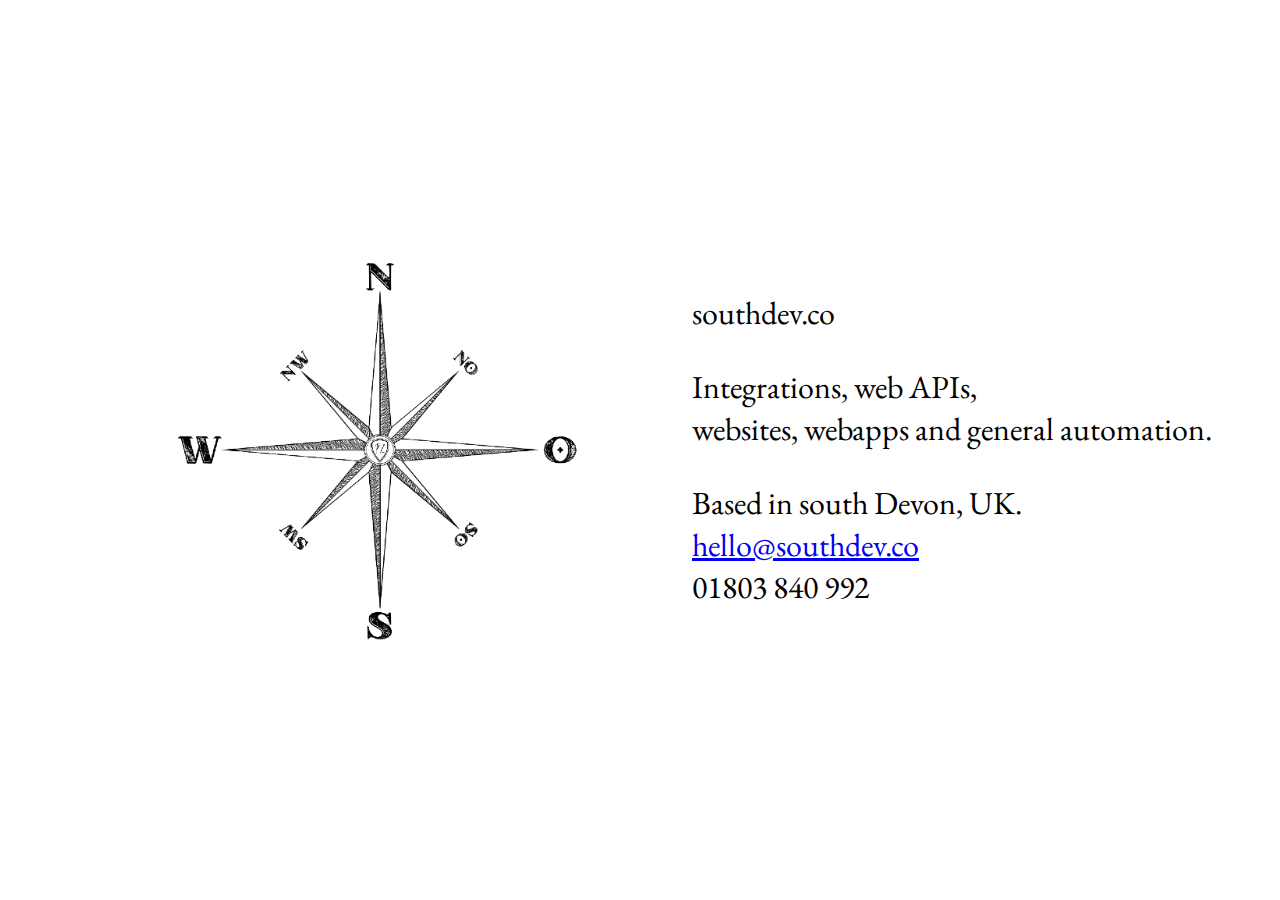
==== index.html @ 6af8e53b "new deploy" ====
<!DOCTYPE html><html lang="en"><head><meta charset="utf-8"><title>southdev.co</title><meta name="viewport" content="width=device-width, initial-scale=0.86, maximum-scale=5.0, minimum-scale=0.86"><link rel="icon shortcut" href="/favicon.26f73609.ico"><link rel="preconnect" href="https://fonts.gstatic.com"><link href="https://fonts.googleapis.com/css2?family=EB+Garamond&display=swap" rel="stylesheet"><link href="/index.feefa319.css" rel="stylesheet"></head><body> <div class="compass"><img class="compass-img" src="/compass.917f9911.png"></div> <div class="copy"> southdev.co <p> Integrations, web APIs, <br> websites, webapps and general automation. </p> Based in south Devon, UK.<br> <a href="mailto:hello@southdev.co">hello@southdev.co</a><br> 01803 840 992 </div> </body></html>
---- index.feefa319.css ----
*{box-sizing:border-box}body,html{margin:0;padding:0;width:100%;height:100%}body{flex-direction:row;padding:1rem}.compass,body{display:flex;justify-content:center;align-items:center}.compass{width:50%;max-height:100%}.compass-img{width:100%;max-height:100%}.copy{font-family:EB Garamond,serif;font-size:2em}@media (max-width:550px){body{flex-direction:column;align-items:center;justify-content:flex-end}.compass{width:100%;flex-grow:1}.copy{flex-grow:0}}
/*# sourceMappingURL=index.feefa319.css.map */
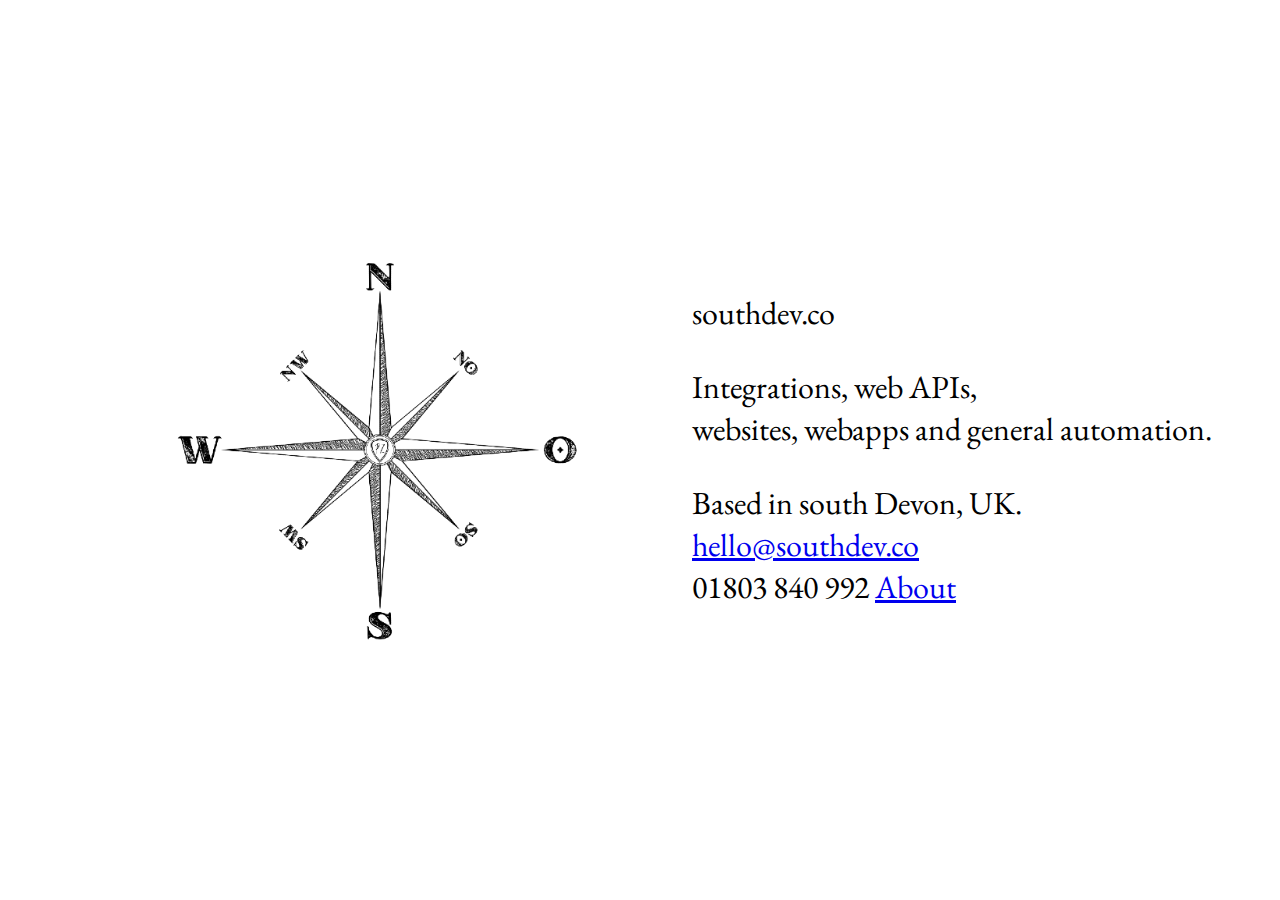
==== commit 6b023fe4: "new deploy" ====
--- a/index.html
+++ b/index.html
@@ -1 +1 @@
-<!DOCTYPE html><html lang="en"><head><meta charset="utf-8"><title>southdev.co</title><meta name="viewport" content="width=device-width, initial-scale=0.86, maximum-scale=5.0, minimum-scale=0.86"><link rel="icon shortcut" href="/favicon.26f73609.ico"><link rel="preconnect" href="https://fonts.gstatic.com"><link href="https://fonts.googleapis.com/css2?family=EB+Garamond&display=swap" rel="stylesheet"><link href="/index.feefa319.css" rel="stylesheet"></head><body> <div class="compass"><img class="compass-img" src="/compass.917f9911.png"></div> <div class="copy"> southdev.co <p> Integrations, web APIs, <br> websites, webapps and general automation. </p> Based in south Devon, UK.<br> <a href="mailto:hello@southdev.co">hello@southdev.co</a><br> 01803 840 992 </div> </body></html>+<!DOCTYPE html><html lang="en"><head><meta charset="utf-8"><title>southdev.co</title><meta name="viewport" content="width=device-width, initial-scale=0.86, maximum-scale=5.0, minimum-scale=0.86"><link rel="icon shortcut" href="/favicon.26f73609.ico"><link rel="preconnect" href="https://fonts.gstatic.com"><link href="https://fonts.googleapis.com/css2?family=EB+Garamond:wght@400;700&display=swap" rel="stylesheet"><link href="/index.e8ad14ad.css" rel="stylesheet"></head><body> <div class="compass"><img class="compass-img" src="/compass.917f9911.png"></div> <div class="copy"> southdev.co <p> Integrations, web APIs, <br> websites, webapps and general automation. </p> Based in south Devon, UK.<br> <a href="mailto:hello@southdev.co">hello@southdev.co</a><br> 01803 840 992 <a href="/about.html">About</a> </div> </body></html>--- a/index.e8ad14ad.css
+++ b/index.e8ad14ad.css
@@ -0,0 +1,2 @@
+*{box-sizing:border-box}body,html{margin:0;padding:0}body,html,p{font-family:EB Garamond,serif}body{padding:1rem}body,html{width:100%;height:100%}body{flex-direction:row}.compass,body{display:flex;justify-content:center;align-items:center}.compass{width:50%;max-height:100%}.compass-img{width:100%;max-height:100%}.copy{font-size:2em}@media (max-width:550px){body{flex-direction:column;align-items:center;justify-content:flex-end}.compass{width:100%;flex-grow:1}.copy{flex-grow:0}}
+/*# sourceMappingURL=index.e8ad14ad.css.map */
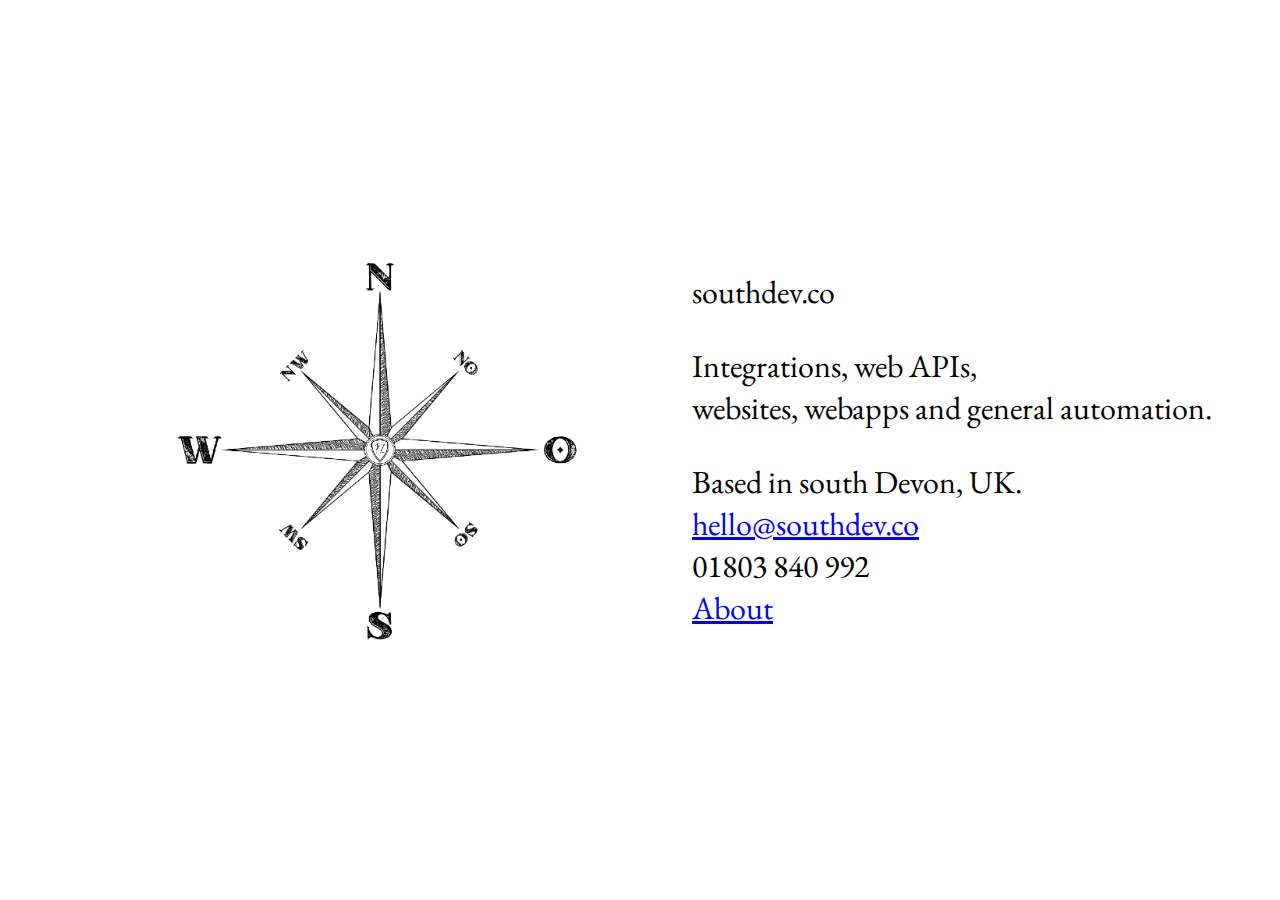
==== commit 3c38231e: "new deploy" ====
--- a/index.html
+++ b/index.html
@@ -1 +1 @@
-<!DOCTYPE html><html lang="en"><head><meta charset="utf-8"><title>southdev.co</title><meta name="viewport" content="width=device-width, initial-scale=0.86, maximum-scale=5.0, minimum-scale=0.86"><link rel="icon shortcut" href="/favicon.26f73609.ico"><link rel="preconnect" href="https://fonts.gstatic.com"><link href="https://fonts.googleapis.com/css2?family=EB+Garamond:wght@400;700&display=swap" rel="stylesheet"><link href="/index.e8ad14ad.css" rel="stylesheet"></head><body> <div class="compass"><img class="compass-img" src="/compass.917f9911.png"></div> <div class="copy"> southdev.co <p> Integrations, web APIs, <br> websites, webapps and general automation. </p> Based in south Devon, UK.<br> <a href="mailto:hello@southdev.co">hello@southdev.co</a><br> 01803 840 992 <a href="/about.html">About</a> </div> </body></html>+<!DOCTYPE html><html lang="en"><head><meta charset="utf-8"><title>southdev.co</title><meta name="viewport" content="width=device-width, initial-scale=0.86, maximum-scale=5.0, minimum-scale=0.86"><link rel="icon shortcut" href="/favicon.26f73609.ico"><link rel="preconnect" href="https://fonts.gstatic.com"><link href="https://fonts.googleapis.com/css2?family=EB+Garamond:wght@400;700&display=swap" rel="stylesheet"><link href="/index.a981853e.css" rel="stylesheet"></head><body> <div class="compass"><img class="compass-img" src="/compass.917f9911.png"></div> <div class="copy"> southdev.co <p> Integrations, web APIs, <br> websites, webapps and general automation. </p> Based in south Devon, UK.<br> <a href="mailto:hello@southdev.co">hello@southdev.co</a><br> 01803 840 992 <br> <a href="/about.html">About</a> </div> </body></html>--- a/index.a981853e.css
+++ b/index.a981853e.css
@@ -0,0 +1,2 @@
+*{box-sizing:border-box}body,html{margin:0;padding:0}body,html,p{font-family:EB Garamond,serif}body{padding:1rem;font-size:1.5rem}body,html{width:100%;height:100%}body{flex-direction:row}.compass,body{display:flex;justify-content:center;align-items:center}.compass{width:50%;max-height:100%}.compass-img{width:100%;max-height:100%}.copy{font-size:2rem}@media (max-width:550px){body{flex-direction:column;align-items:center;justify-content:flex-end}.compass{width:100%;flex-grow:1}.copy{flex-grow:0}}
+/*# sourceMappingURL=index.a981853e.css.map */
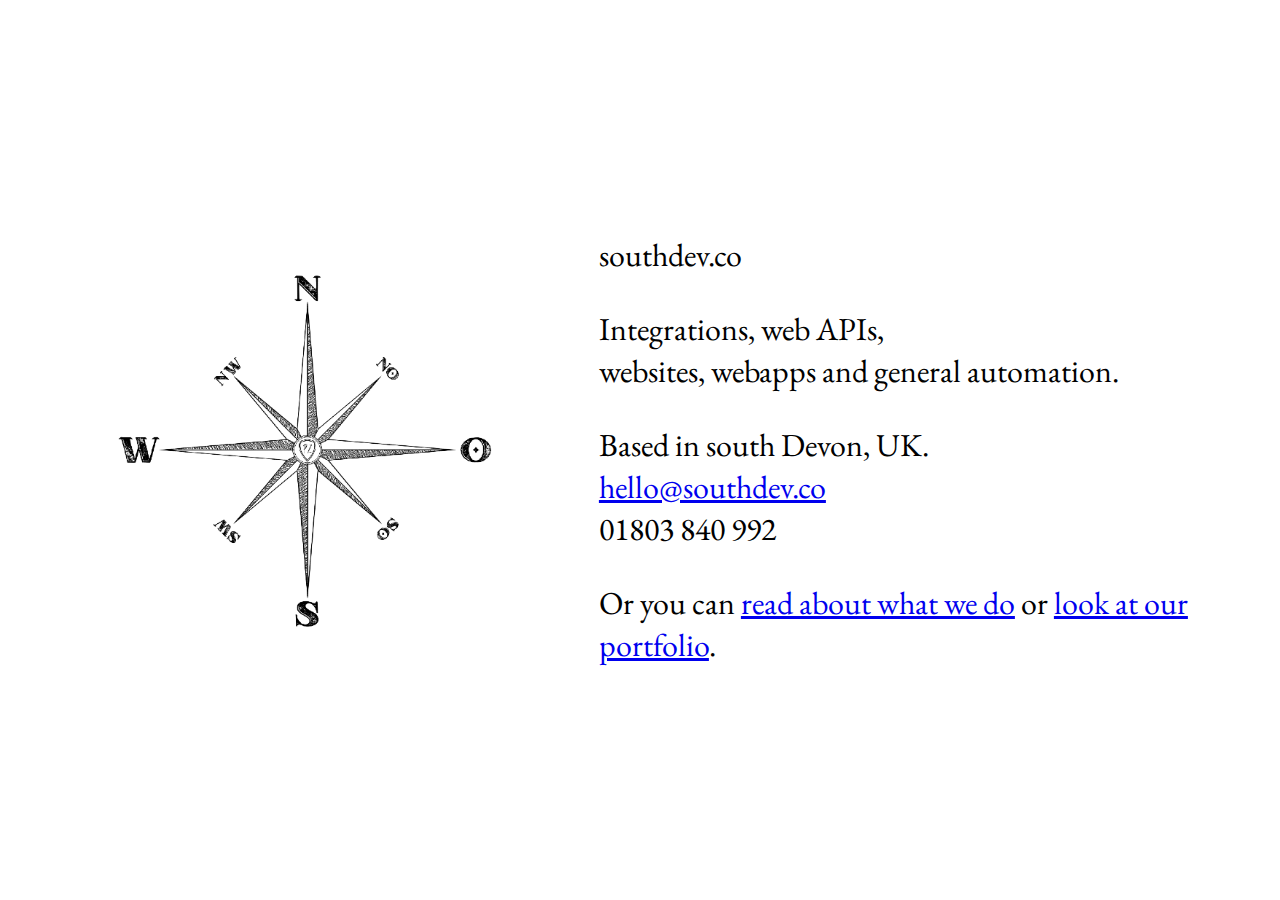
==== commit 92e4f650: "new deploy" ====
--- a/index.html
+++ b/index.html
@@ -1 +1 @@
-<!DOCTYPE html><html lang="en"><head><meta charset="utf-8"><title>southdev.co</title><meta name="viewport" content="width=device-width, initial-scale=0.86, maximum-scale=5.0, minimum-scale=0.86"><link rel="icon shortcut" href="/favicon.26f73609.ico"><link rel="preconnect" href="https://fonts.gstatic.com"><link href="https://fonts.googleapis.com/css2?family=EB+Garamond:wght@400;700&display=swap" rel="stylesheet"><link href="/index.a981853e.css" rel="stylesheet"></head><body> <div class="compass"><img class="compass-img" src="/compass.917f9911.png"></div> <div class="copy"> southdev.co <p> Integrations, web APIs, <br> websites, webapps and general automation. </p> Based in south Devon, UK.<br> <a href="mailto:hello@southdev.co">hello@southdev.co</a><br> 01803 840 992 <br> <a href="/about.html">About</a> </div> </body></html>+<!DOCTYPE html><html lang="en"><head><meta charset="utf-8"><title>southdev.co</title><meta name="viewport" content="width=device-width, initial-scale=0.86, maximum-scale=5.0, minimum-scale=0.86"><link rel="icon shortcut" href="/favicon.26f73609.ico"><link rel="preconnect" href="https://fonts.gstatic.com"><link href="https://fonts.googleapis.com/css2?family=EB+Garamond:wght@400;700&display=swap" rel="stylesheet"><link href="/index.70d027f4.css" rel="stylesheet"></head><body> <div class="compass"><img class="compass-img" src="/compass.917f9911.png"></div> <div class="copy"> southdev.co <p> Integrations, web APIs, <br> websites, webapps and general automation. </p> <p> Based in south Devon, UK.<br> <a href="mailto:hello@southdev.co">hello@southdev.co</a><br> 01803 840 992 </p> <p> Or you can <a href="/about.html">read about what we do</a> or <a href="/projects.html">look at our portfolio</a>. </p> </div> </body></html>--- a/index.70d027f4.css
+++ b/index.70d027f4.css
@@ -0,0 +1,2 @@
+*{box-sizing:border-box}body,html{margin:0;padding:0}body,html,p{font-family:EB Garamond,serif}body{padding:1rem;font-size:1.5rem}body,html{width:100%;height:100%}body{flex-direction:row}.compass,body{display:flex;justify-content:center;align-items:center}.compass{width:50%;max-height:100%}.compass-img{width:100%;max-height:100%}.copy{font-size:2rem}@media (max-width:550px){body{flex-direction:column;align-items:center;justify-content:flex-end}.compass{width:100%;flex-grow:1}.copy{flex-grow:0}}p:last-child{margin-bottom:0}
+/*# sourceMappingURL=index.70d027f4.css.map */
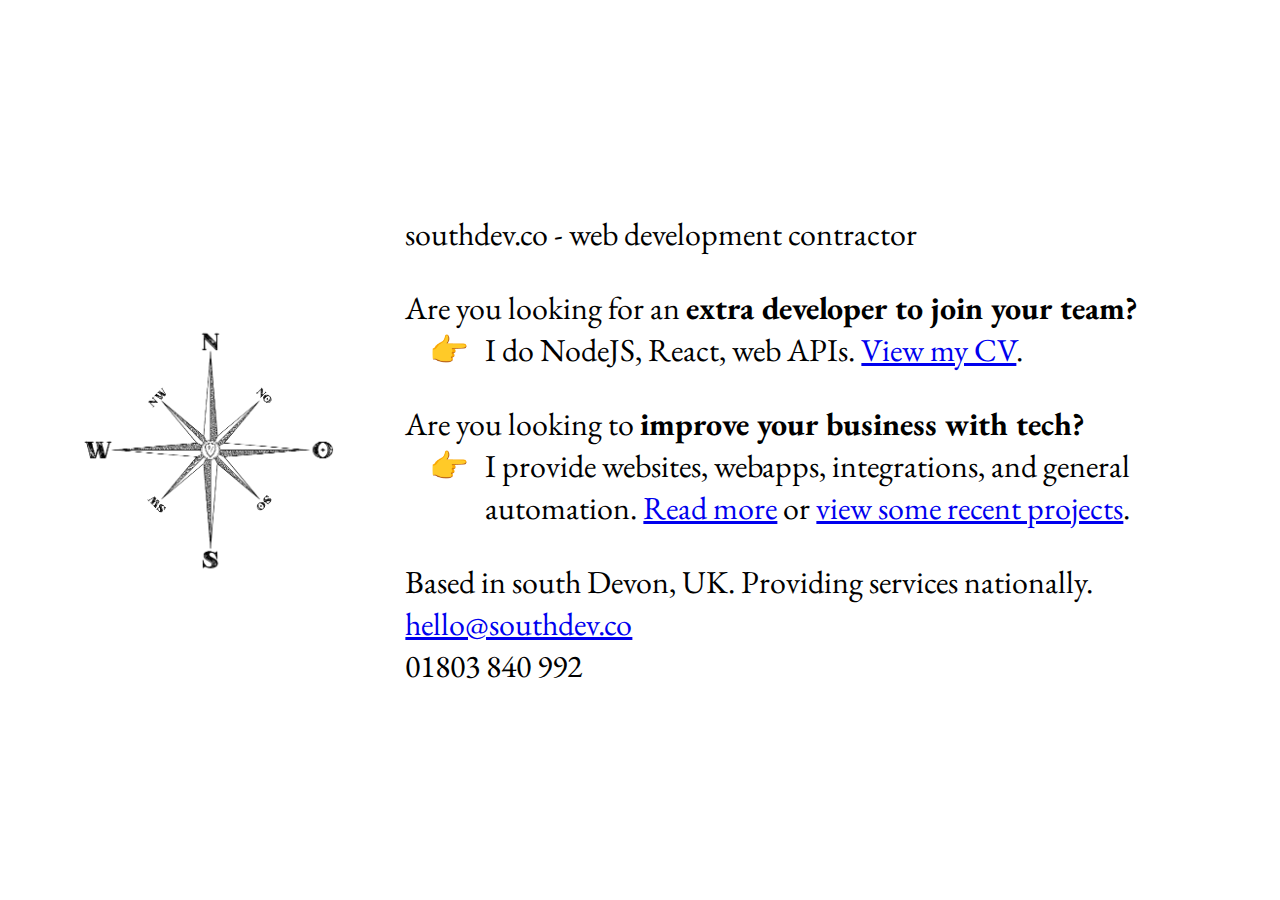
==== commit c9f1860b: "new deploy" ====
--- a/index.html
+++ b/index.html
@@ -1 +1 @@
-<!DOCTYPE html><html lang="en"><head><meta charset="utf-8"><title>southdev.co</title><meta name="viewport" content="width=device-width, initial-scale=0.86, maximum-scale=5.0, minimum-scale=0.86"><link rel="icon shortcut" href="/favicon.26f73609.ico"><link rel="preconnect" href="https://fonts.gstatic.com"><link href="https://fonts.googleapis.com/css2?family=EB+Garamond:wght@400;700&display=swap" rel="stylesheet"><link href="/index.70d027f4.css" rel="stylesheet"></head><body> <div class="compass"><img class="compass-img" src="/compass.917f9911.png"></div> <div class="copy"> southdev.co <p> Integrations, web APIs, <br> websites, webapps and general automation. </p> <p> Based in south Devon, UK.<br> <a href="mailto:hello@southdev.co">hello@southdev.co</a><br> 01803 840 992 </p> <p> Or you can <a href="/about.html">read about what we do</a> or <a href="/projects.html">look at our portfolio</a>. </p> </div> </body></html>+<!DOCTYPE html><html lang="en"><head><meta charset="utf-8"><title>southdev.co</title><meta name="viewport" content="width=device-width, initial-scale=0.86, maximum-scale=5.0, minimum-scale=0.86"><link rel="icon shortcut" href="/favicon.26f73609.ico"><link rel="preconnect" href="https://fonts.gstatic.com"><link href="https://fonts.googleapis.com/css2?family=EB+Garamond:wght@400;700&display=swap" rel="stylesheet"><link href="/index.4cd0734b.css" rel="stylesheet"></head><body> <div class="compass"><img class="compass-img" src="/compass.917f9911.png"></div> <div class="copy"> southdev.co - web development contractor <div class="target-market"> Are you looking for an <strong>extra developer to join your team?</strong> <ul class="target-market__solution"> <li> I do NodeJS, React, web APIs. <a href="/CV%20Anthony%20Sennett.pdf" target="_blank">View my CV</a>. </li> </ul> </div> <div class="target-market"> Are you looking to <strong>improve your business with tech?</strong> <ul class="target-market__solution"> <li> I provide websites, webapps, integrations, and general automation. <a href="/about.html">Read more</a> or <a href="/projects.html">view some recent projects</a>. </li> </ul> </div> Based in south Devon, UK. Providing services nationally.<br> <a href="mailto:hello@southdev.co">hello@southdev.co</a><br> 01803 840 992 </div> </body></html>--- a/index.4cd0734b.css
+++ b/index.4cd0734b.css
@@ -0,0 +1,2 @@
+*{box-sizing:border-box}body,html{margin:0;padding:0}body,html,p{font-family:EB Garamond,serif}body{padding:1rem;font-size:1.5rem}body,html{width:100%;height:100%}body{flex-direction:row}.compass,body{display:flex;justify-content:center;align-items:center}.compass{width:50%;max-height:100%}.compass-img{width:100%;max-height:100%}.copy{font-size:2rem}.target-market{margin:1em 0}.target-market__solution{padding-left:2em;margin:0}.target-market__solution li{list-style-type:"👉";padding-inline-start:.5em}@media (max-width:550px){body{flex-direction:column;align-items:center;justify-content:flex-end}.compass{width:100%;flex-grow:1}.copy{flex-grow:0}}p:last-child{margin-bottom:0}
+/*# sourceMappingURL=index.4cd0734b.css.map */
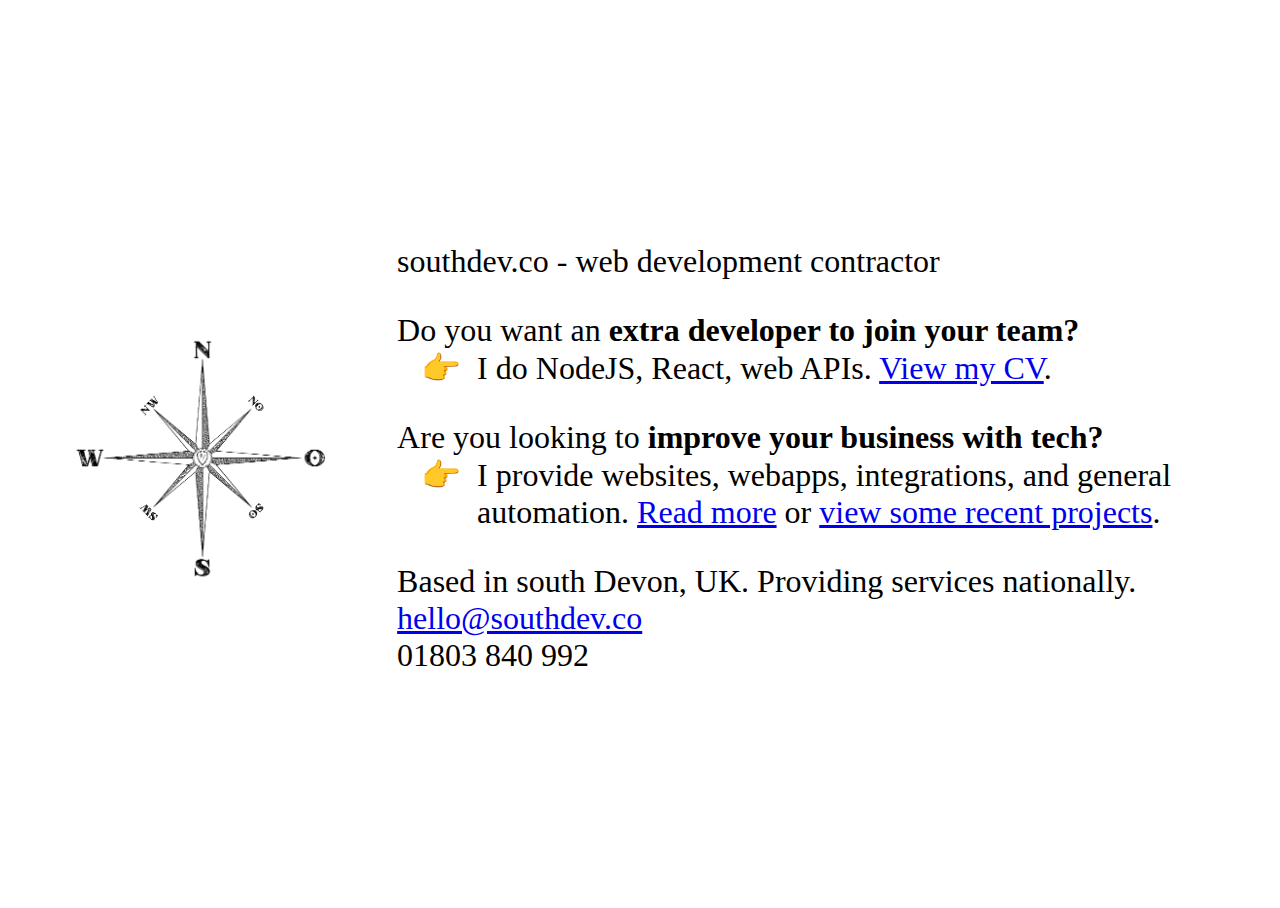
==== commit 73d101c6: "new deploy" ====
--- a/index.html
+++ b/index.html
@@ -1 +1 @@
-<!DOCTYPE html><html lang="en"><head><meta charset="utf-8"><title>southdev.co</title><meta name="viewport" content="width=device-width, initial-scale=0.86, maximum-scale=5.0, minimum-scale=0.86"><link rel="icon shortcut" href="/favicon.26f73609.ico"><link rel="preconnect" href="https://fonts.gstatic.com"><link href="https://fonts.googleapis.com/css2?family=EB+Garamond:wght@400;700&display=swap" rel="stylesheet"><link href="/index.4cd0734b.css" rel="stylesheet"></head><body> <div class="compass"><img class="compass-img" src="/compass.917f9911.png"></div> <div class="copy"> southdev.co - web development contractor <div class="target-market"> Are you looking for an <strong>extra developer to join your team?</strong> <ul class="target-market__solution"> <li> I do NodeJS, React, web APIs. <a href="/CV%20Anthony%20Sennett.pdf" target="_blank">View my CV</a>. </li> </ul> </div> <div class="target-market"> Are you looking to <strong>improve your business with tech?</strong> <ul class="target-market__solution"> <li> I provide websites, webapps, integrations, and general automation. <a href="/about.html">Read more</a> or <a href="/projects.html">view some recent projects</a>. </li> </ul> </div> Based in south Devon, UK. Providing services nationally.<br> <a href="mailto:hello@southdev.co">hello@southdev.co</a><br> 01803 840 992 </div> </body></html>+<!DOCTYPE html><html lang="en"><head><link rel="stylesheet" href="/projects/wisp-outage-notifications.365a6000.css"><meta charset="utf-8"><title>southdev.co</title><meta name="viewport" content="width=device-width, initial-scale=0.86, maximum-scale=5.0, minimum-scale=0.86"><link rel="preconnect" href="https://fonts.gstatic.com"><link href="https://fonts.googleapis.com/css2?family=EB+Garamond:wght@400;700&display=swap" rel="stylesheet"><link href="/index.0f85f206.css" rel="stylesheet"></head><body> <div class="compass"><img class="compass-img" src="/compass.917f9911.png"></div> <div class="copy"> southdev.co - web development contractor <div class="target-market"> Do you want an <strong>extra developer to join your team?</strong> <ul class="target-market__solution"> <li> I do NodeJS, React, web APIs. <a href="/CV%20Anthony%20Sennett.pdf" target="_blank">View my CV</a>. </li> </ul> </div> <div class="target-market"> Are you looking to <strong>improve your business with tech?</strong> <ul class="target-market__solution"> <li> I provide websites, webapps, integrations, and general automation. <a href="/about.html">Read more</a> or <a href="/projects/index.html">view some recent projects</a>. </li> </ul> </div> Based in south Devon, UK. Providing services nationally.<br> <a href="mailto:hello@southdev.co">hello@southdev.co</a><br> 01803 840 992 </div> </body></html>--- a/index.0f85f206.css
+++ b/index.0f85f206.css
@@ -0,0 +1,2 @@
+body,html{width:100%;height:100%}body{flex-direction:row}.compass,body{display:flex;justify-content:center;align-items:center}.compass{width:50%;max-height:100%}.compass-img{width:100%;max-height:100%}.copy{font-size:2rem}.target-market{margin:1em 0}.target-market__solution{padding-left:2em;margin:0}.target-market__solution li{list-style-type:"👉";padding-inline-start:.5em}@media (max-width:550px){body{flex-direction:column;align-items:center;justify-content:flex-end}.compass{width:100%;flex-grow:1}.copy{flex-grow:0}}p:last-child{margin-bottom:0}
+/*# sourceMappingURL=index.0f85f206.css.map */
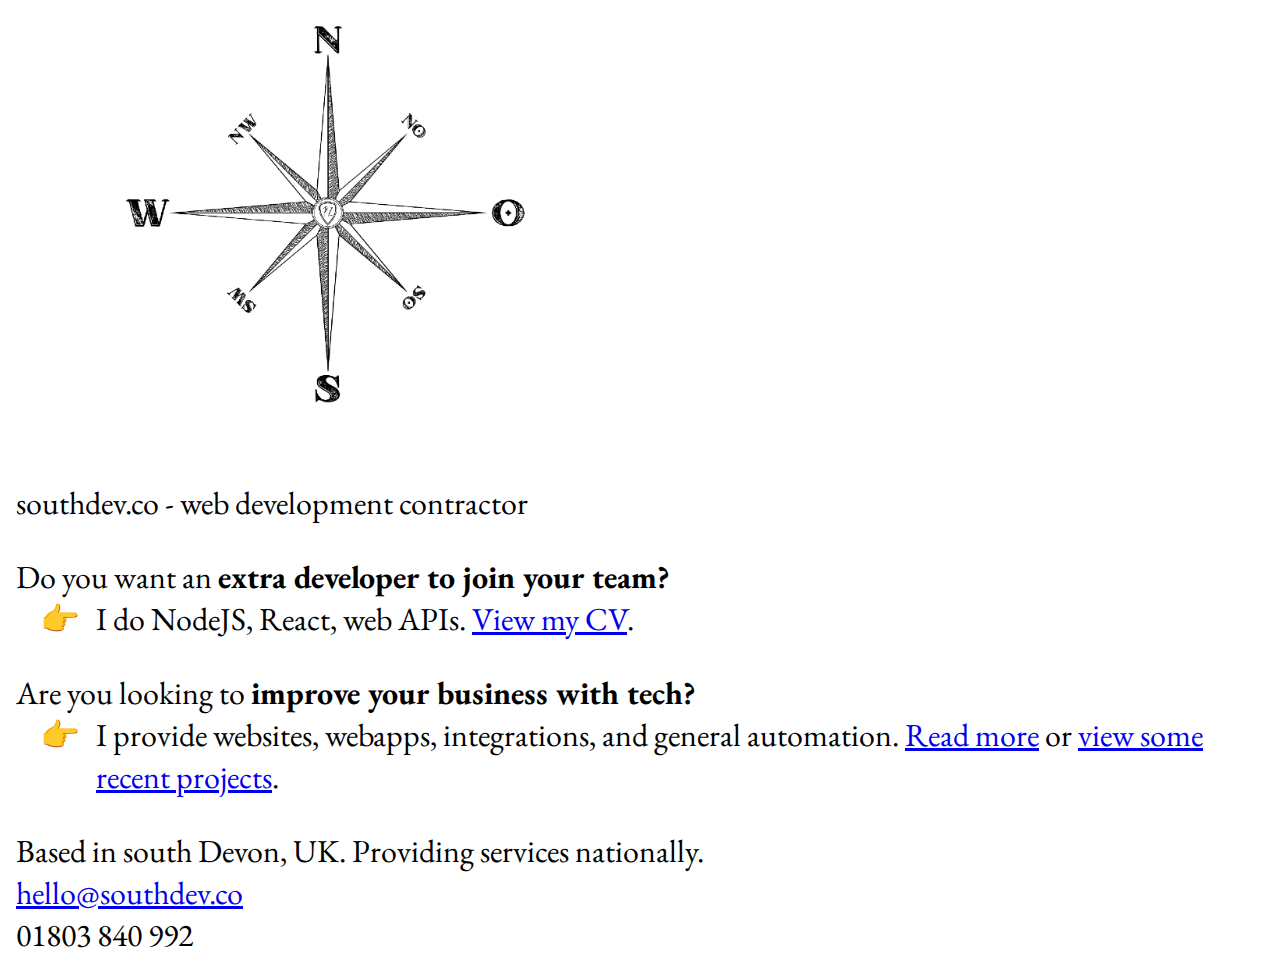
==== commit c2efcf03: "new deploy" ====
--- a/index.html
+++ b/index.html
@@ -1 +1 @@
-<!DOCTYPE html><html lang="en"><head><link rel="stylesheet" href="/projects/wisp-outage-notifications.365a6000.css"><meta charset="utf-8"><title>southdev.co</title><meta name="viewport" content="width=device-width, initial-scale=0.86, maximum-scale=5.0, minimum-scale=0.86"><link rel="preconnect" href="https://fonts.gstatic.com"><link href="https://fonts.googleapis.com/css2?family=EB+Garamond:wght@400;700&display=swap" rel="stylesheet"><link href="/index.0f85f206.css" rel="stylesheet"></head><body> <div class="compass"><img class="compass-img" src="/compass.917f9911.png"></div> <div class="copy"> southdev.co - web development contractor <div class="target-market"> Do you want an <strong>extra developer to join your team?</strong> <ul class="target-market__solution"> <li> I do NodeJS, React, web APIs. <a href="/CV%20Anthony%20Sennett.pdf" target="_blank">View my CV</a>. </li> </ul> </div> <div class="target-market"> Are you looking to <strong>improve your business with tech?</strong> <ul class="target-market__solution"> <li> I provide websites, webapps, integrations, and general automation. <a href="/about.html">Read more</a> or <a href="/projects/index.html">view some recent projects</a>. </li> </ul> </div> Based in south Devon, UK. Providing services nationally.<br> <a href="mailto:hello@southdev.co">hello@southdev.co</a><br> 01803 840 992 </div> </body></html>+<!DOCTYPE html><html lang="en"><head><link rel="stylesheet" href="/projects/wisp-outage-notifications.236b9ce1.css"><meta charset="utf-8"><title>southdev.co</title><meta name="viewport" content="width=device-width, initial-scale=0.86, maximum-scale=5.0, minimum-scale=0.86"><link rel="preconnect" href="https://fonts.gstatic.com"><link href="https://fonts.googleapis.com/css2?family=EB+Garamond:wght@400;700&display=swap" rel="stylesheet"><link href="/index.17b55163.css" rel="stylesheet"></head><body> <div class="layout__content"> <div class="compass"><img class="compass-img" src="/compass.917f9911.png"></div> <div class="copy"> southdev.co - web development contractor <div class="target-market"> Do you want an <strong>extra developer to join your team?</strong> <ul class="target-market__solution"> <li> I do NodeJS, React, web APIs. <a href="/CV%20Anthony%20Sennett.pdf" target="_blank">View my CV</a>. </li> </ul> </div> <div class="target-market"> Are you looking to <strong>improve your business with tech?</strong> <ul class="target-market__solution"> <li> I provide websites, webapps, integrations, and general automation. <a href="/about.html">Read more</a> or <a href="/projects/index.html">view some recent projects</a>. </li> </ul> </div> Based in south Devon, UK. Providing services nationally.<br> <a href="mailto:hello@southdev.co">hello@southdev.co</a><br> 01803 840 992 </div> </div> </body></html>--- a/projects/wisp-outage-notifications.236b9ce1.css
+++ b/projects/wisp-outage-notifications.236b9ce1.css
@@ -0,0 +1,2 @@
+*{box-sizing:border-box}body,html{margin:0;padding:0}body,html,p{font-family:EB Garamond,serif}body{font-size:1.5rem}.layout__menu{position:fixed;width:100%;top:0;left:0;height:3rem;background-color:#fff;border-bottom:1px solid #000}.layout__content{padding:1rem}.layout__content--with-header{padding-top:4rem}
+/*# sourceMappingURL=wisp-outage-notifications.236b9ce1.css.map */
--- a/index.17b55163.css
+++ b/index.17b55163.css
@@ -0,0 +1,2 @@
+body,html{width:100%;height:100%}body{flex-direction:row}.compass,body{display:flex;justify-content:center;align-items:center}.compass{width:50%;max-height:100%}.compass-img{width:100%;max-height:100%}.copy{font-size:2rem}.target-market{margin:1em 0}.target-market__solution{padding-left:2em;margin:0}.target-market__solution li{list-style-type:"👉";padding-inline-start:.5em}@media (max-width:550px){body{flex-direction:column;align-items:center;justify-content:flex-end}.compass{width:100%;flex-grow:1}.copy{flex-grow:0}}p:last-child{margin-bottom:0}
+/*# sourceMappingURL=index.17b55163.css.map */
